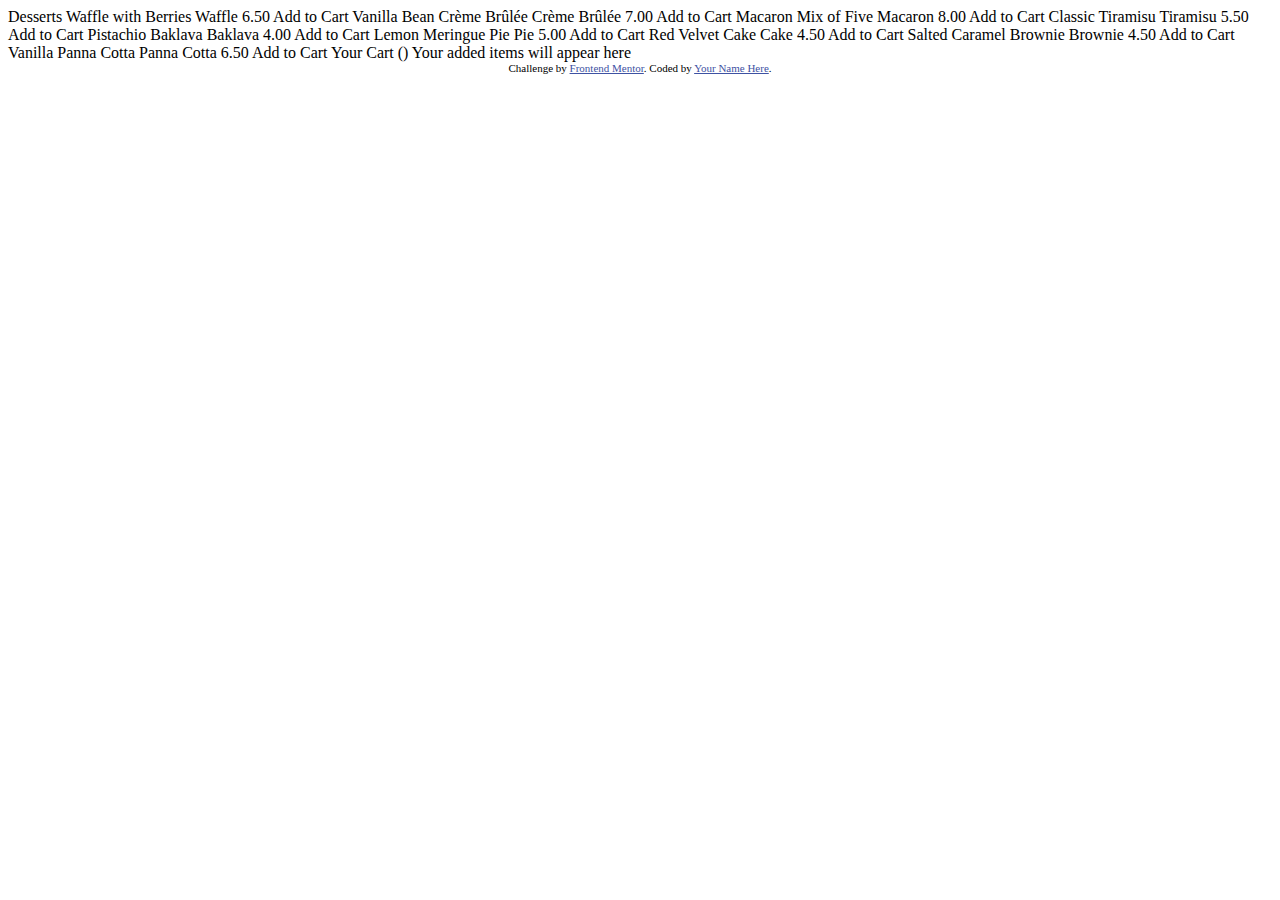
==== index.html @ 66ccbb7d "initial commit" ====
<!DOCTYPE html>
<html lang="en">
<head>
  <meta charset="UTF-8">
  <meta name="viewport" content="width=device-width, initial-scale=1.0"> <!-- displays site properly based on user's device -->

  <link rel="icon" type="image/png" sizes="32x32" href="./assets/images/favicon-32x32.png">
  
  <title>Frontend Mentor | Product list with cart</title>

  <!-- Feel free to remove these styles or customise in your own stylesheet 👍 -->
  <style>
    .attribution { font-size: 11px; text-align: center; }
    .attribution a { color: hsl(228, 45%, 44%); }
  </style>
</head>
<body>

  Desserts

  Waffle with Berries
  Waffle
  6.50
  Add to Cart

  Vanilla Bean Crème Brûlée
  Crème Brûlée
  7.00
  Add to Cart

  Macaron Mix of Five
  Macaron
  8.00
  Add to Cart

  Classic Tiramisu
  Tiramisu
  5.50
  Add to Cart

  Pistachio Baklava
  Baklava
  4.00
  Add to Cart

  Lemon Meringue Pie
  Pie
  5.00
  Add to Cart

  Red Velvet Cake
  Cake
  4.50
  Add to Cart

  Salted Caramel Brownie
  Brownie
  4.50
  Add to Cart

  Vanilla Panna Cotta
  Panna Cotta
  6.50
  Add to Cart

  Your Cart (<!-- Quantity -->)
  Your added items will appear here

  <div class="attribution">
    Challenge by <a href="https://www.frontendmentor.io?ref=challenge">Frontend Mentor</a>. 
    Coded by <a href="#">Your Name Here</a>.
  </div>
</body>
</html>
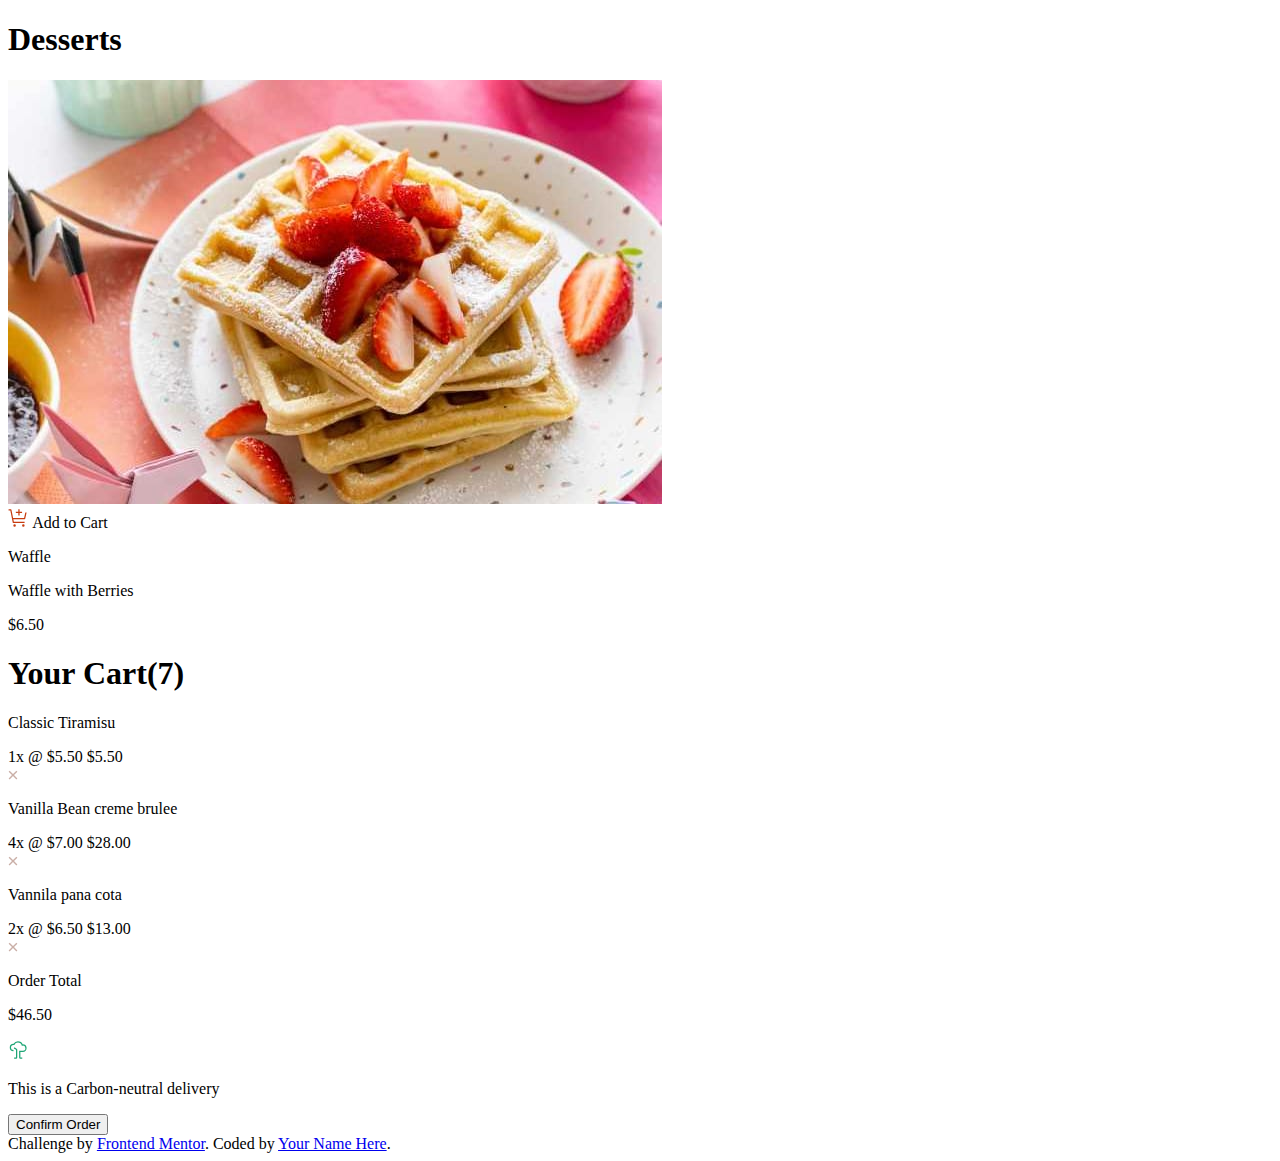
==== commit ecce510c: "HTML Coded" ====
--- a/index.html
+++ b/index.html
@@ -7,64 +7,72 @@
   <link rel="icon" type="image/png" sizes="32x32" href="./assets/images/favicon-32x32.png">
   
   <title>Frontend Mentor | Product list with cart</title>
-
-  <!-- Feel free to remove these styles or customise in your own stylesheet 👍 -->
-  <style>
-    .attribution { font-size: 11px; text-align: center; }
-    .attribution a { color: hsl(228, 45%, 44%); }
-  </style>
 </head>
 <body>
+  <header class="header">
+    <h1>Desserts</h1>
+  </header>
+  <main class="main">
+    <img src="assets/images/image-waffle-mobile.jpg" alt="image-waffle-mobile">
+    <div class="floting-cart-button">
+      <img src="assets/images/icon-add-to-cart.svg" alt="icon-add-to-cart">
+      <span>Add to Cart</span>
+    </div>
+    <p class="name">Waffle</p>
+    <p class="description">Waffle with Berries</p>
+    <p class="cost">$6.50</p>
+  </main>
+  <div class="cart">
+    <h1 class="cart-title">Your Cart(7)</h1>
+    <div class="stuff">
+      <div class="info">
+        <p class="cart-stuff-name">Classic Tiramisu</p>
+        <div class="cost-calculation">
+          <span>1x</span>
+          <span>@ $5.50</span>
+          <span>$5.50</span>
+        </div>
+        <div class="x-icon">
+          <img src="assets/images/icon-remove-item.svg" alt="icon-remove-item">
+        </div>
+      </div>
 
-  Desserts
+      <div class="info">
+        <p class="cart-stuff-name">Vanilla Bean creme brulee</p>
+        <div class="cost-calculation">
+          <span>4x</span>
+          <span>@ $7.00</span>
+          <span>$28.00</span>
+        </div>
+        <div class="x-icon">
+          <img src="assets/images/icon-remove-item.svg" alt="icon-remove-item">
+        </div>
+      </div>
 
-  Waffle with Berries
-  Waffle
-  6.50
-  Add to Cart
+      <div class="info">
+        <p class="cart-stuff-name">Vannila pana cota</p>
+        <div class="cost-calculation">
+          <span>2x</span>
+          <span>@ $6.50</span>
+          <span>$13.00</span>
+        </div>
+        <div class="x-icon">
+          <img src="assets/images/icon-remove-item.svg" alt="icon-remove-item">
+        </div>
+      </div>
 
-  Vanilla Bean Crème Brûlée
-  Crème Brûlée
-  7.00
-  Add to Cart
+      <div class="summary">
+        <p>Order Total</p>
+        <p>$46.50</p>
+      </div>
 
-  Macaron Mix of Five
-  Macaron
-  8.00
-  Add to Cart
-
-  Classic Tiramisu
-  Tiramisu
-  5.50
-  Add to Cart
-
-  Pistachio Baklava
-  Baklava
-  4.00
-  Add to Cart
-
-  Lemon Meringue Pie
-  Pie
-  5.00
-  Add to Cart
-
-  Red Velvet Cake
-  Cake
-  4.50
-  Add to Cart
-
-  Salted Caramel Brownie
-  Brownie
-  4.50
-  Add to Cart
-
-  Vanilla Panna Cotta
-  Panna Cotta
-  6.50
-  Add to Cart
-
-  Your Cart (<!-- Quantity -->)
-  Your added items will appear here
+      <div class="delivery">
+        <img src="assets/images/icon-carbon-neutral.svg" alt="icon-carbon-neutral">
+        <p>This is a Carbon-neutral delivery</p>
+      </div>
+      <button class="button">Confirm Order</button>
+    </div>
+  </div>
 
   <div class="attribution">
     Challenge by <a href="https://www.frontendmentor.io?ref=challenge">Frontend Mentor</a>. 
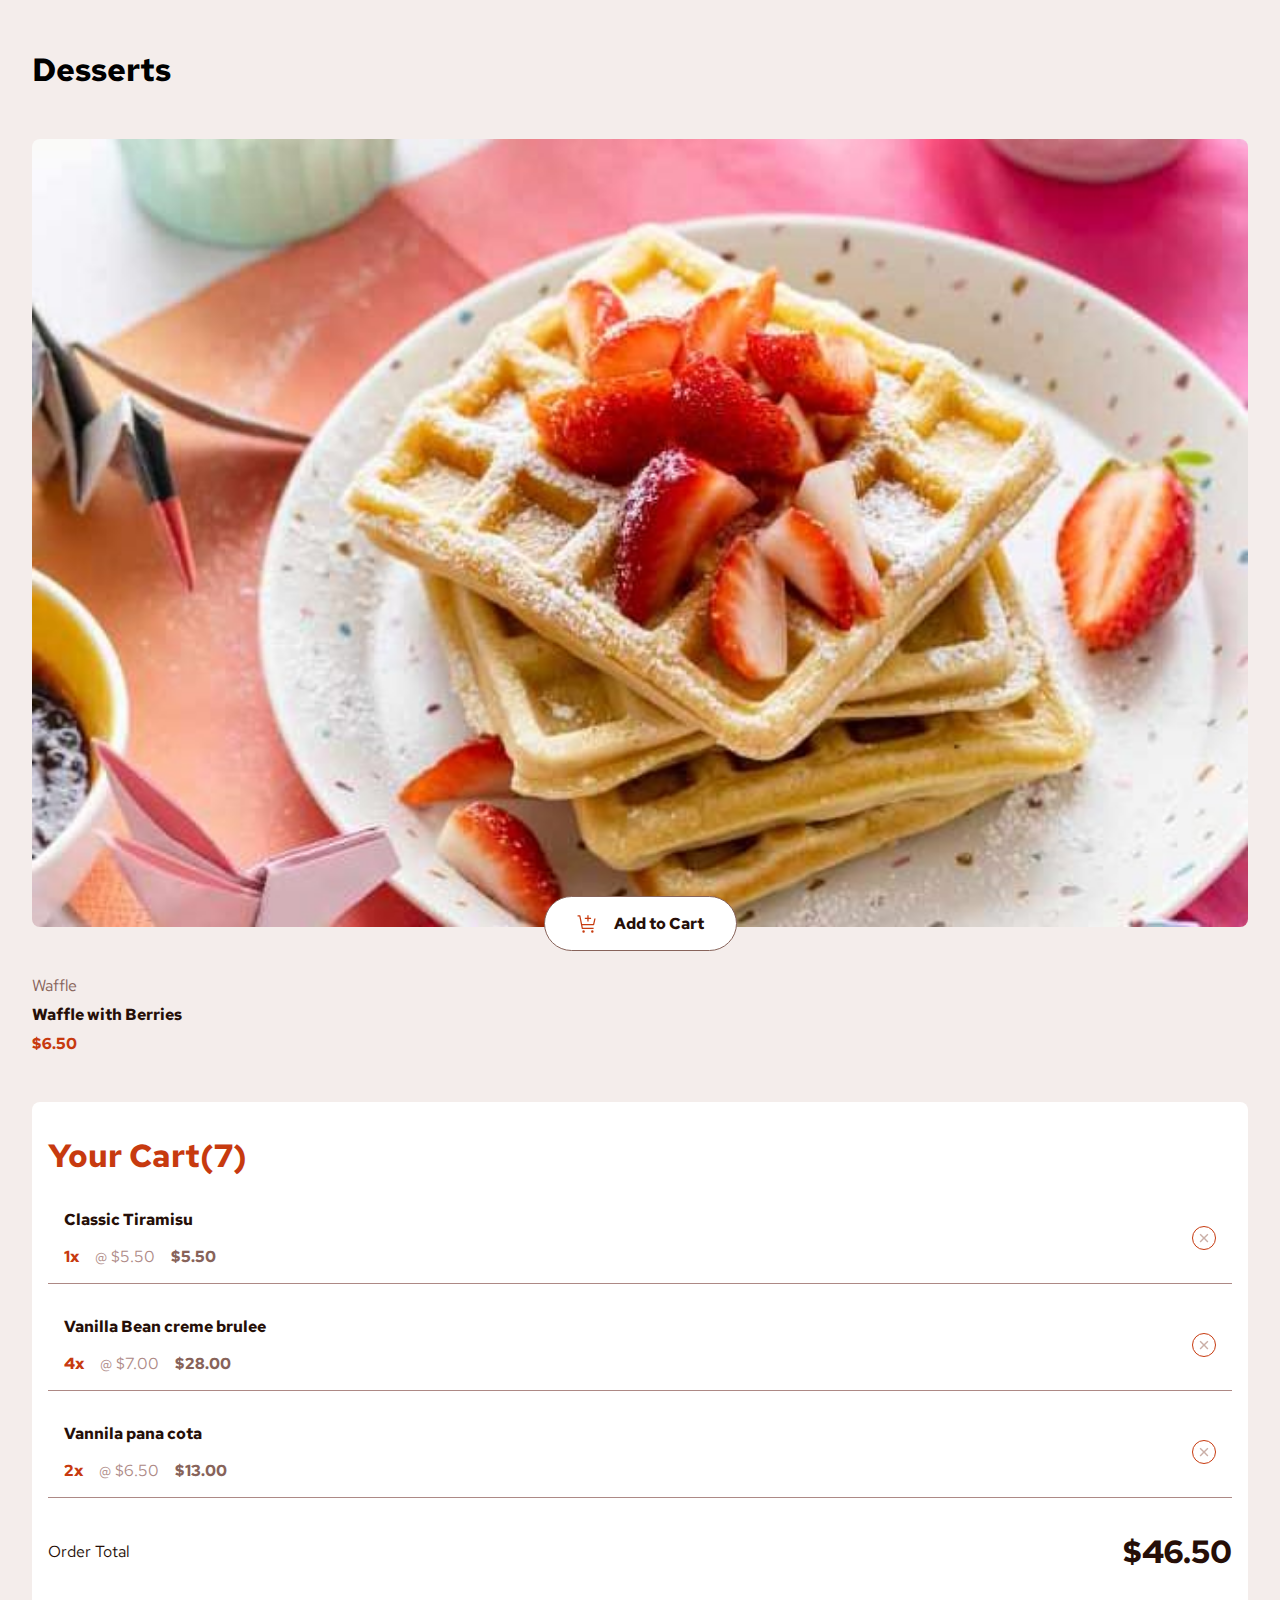
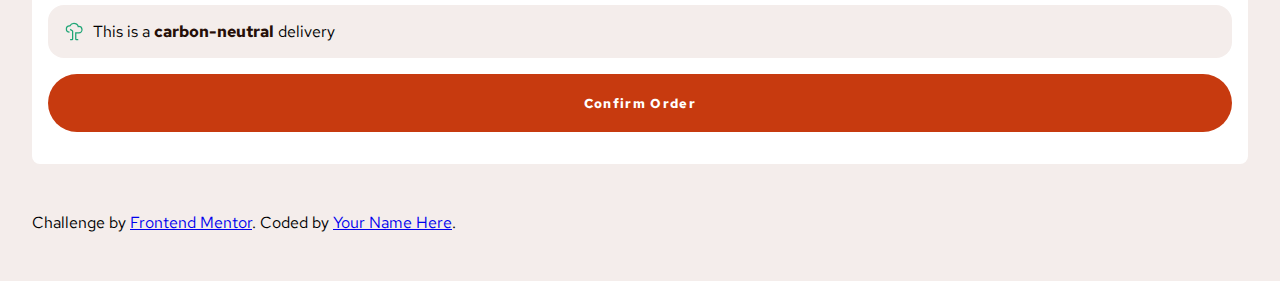
==== commit 2bad77ca: "CSS coded" ====
--- a/index.html
+++ b/index.html
@@ -3,8 +3,9 @@
 <head>
   <meta charset="UTF-8">
   <meta name="viewport" content="width=device-width, initial-scale=1.0"> <!-- displays site properly based on user's device -->
-
+  <link href="https://fonts.googleapis.com/css2?family=Libre+Franklin:ital,wght@0,100..900;1,100..900&family=Open+Sans:ital,wght@0,300..800;1,300..800&family=Poppins:ital,wght@0,100;0,200;0,300;0,400;0,500;0,600;0,700;0,800;0,900;1,100;1,200;1,300;1,400;1,500;1,600;1,700;1,800;1,900&family=Red+Hat+Text:ital,wght@0,300..700;1,300..700&display=swap" rel="stylesheet">
   <link rel="icon" type="image/png" sizes="32x32" href="./assets/images/favicon-32x32.png">
+  <link rel="stylesheet" href="index.css">
   
   <title>Frontend Mentor | Product list with cart</title>
 </head>
@@ -13,14 +14,20 @@
     <h1>Desserts</h1>
   </header>
   <main class="main">
-    <img src="assets/images/image-waffle-mobile.jpg" alt="image-waffle-mobile">
-    <div class="floting-cart-button">
-      <img src="assets/images/icon-add-to-cart.svg" alt="icon-add-to-cart">
-      <span>Add to Cart</span>
+    <div class="dessert-container">
+      <div class="image-and-card-button-container">
+        <img class="main-image" src="assets/images/image-waffle-mobile.jpg" alt="image-waffle-mobile">
+        <div class="floting-cart-button">
+          <img src="assets/images/icon-add-to-cart.svg" alt="icon-add-to-cart">
+          <span>Add to Cart</span>
+        </div>
+      </div>
+      <div class="info-container">
+        <p class="name">Waffle</p>
+        <p class="description">Waffle with Berries</p>
+        <p class="cost">$6.50</p>
+      </div>
     </div>
-    <p class="name">Waffle</p>
-    <p class="description">Waffle with Berries</p>
-    <p class="cost">$6.50</p>
   </main>
   <div class="cart">
     <h1 class="cart-title">Your Cart(7)</h1>
@@ -28,55 +35,61 @@
       <div class="info">
         <p class="cart-stuff-name">Classic Tiramisu</p>
         <div class="cost-calculation">
-          <span>1x</span>
-          <span>@ $5.50</span>
-          <span>$5.50</span>
-        </div>
-        <div class="x-icon">
-          <img src="assets/images/icon-remove-item.svg" alt="icon-remove-item">
+          <span class="x">1x</span>
+          <span class="at">@ $5.50</span>
+          <span class="total">$5.50</span>
         </div>
       </div>
+      <div class="x-icon">
+        <img src="assets/images/icon-remove-item.svg" alt="icon-remove-item">
+      </div>
+    </div>
 
+    <div class="stuff">
       <div class="info">
         <p class="cart-stuff-name">Vanilla Bean creme brulee</p>
         <div class="cost-calculation">
-          <span>4x</span>
-          <span>@ $7.00</span>
-          <span>$28.00</span>
-        </div>
-        <div class="x-icon">
-          <img src="assets/images/icon-remove-item.svg" alt="icon-remove-item">
+          <span class="x">4x</span>
+          <span class="at">@ $7.00</span>
+          <span class="total">$28.00</span>
         </div>
       </div>
+      <div class="x-icon">
+        <img src="assets/images/icon-remove-item.svg" alt="icon-remove-item">
+      </div>
+    </div>
 
+    <div class="stuff">
       <div class="info">
         <p class="cart-stuff-name">Vannila pana cota</p>
         <div class="cost-calculation">
-          <span>2x</span>
-          <span>@ $6.50</span>
-          <span>$13.00</span>
-        </div>
-        <div class="x-icon">
-          <img src="assets/images/icon-remove-item.svg" alt="icon-remove-item">
+          <span class="x">2x</span>
+          <span class="at">@ $6.50</span>
+          <span class="total">$13.00</span>
         </div>
       </div>
+      <div class="x-icon">
+        <img src="assets/images/icon-remove-item.svg" alt="icon-remove-item">
+      </div>
+    </div>
 
-      <div class="summary">
-        <p>Order Total</p>
-        <p>$46.50</p>
-      </div>
+    <div class="summary">
+      <p>Order Total</p>
+      <p class="summary-total">$46.50</p>
+    </div>
 
-      <div class="delivery">
-        <img src="assets/images/icon-carbon-neutral.svg" alt="icon-carbon-neutral">
-        <p>This is a Carbon-neutral delivery</p>
-      </div>
-      <button class="button">Confirm Order</button>
+    <div class="delivery">
+      <img src="assets/images/icon-carbon-neutral.svg" alt="icon-carbon-neutral">
+      <p>This is a <span class="carbon">carbon-neutral</span> delivery</p>
     </div>
+    <button class="button">Confirm Order</button>
+    
   </div>
 
   <div class="attribution">
     Challenge by <a href="https://www.frontendmentor.io?ref=challenge">Frontend Mentor</a>. 
     Coded by <a href="#">Your Name Here</a>.
   </div>
+  <script src="index.js" type="module"></script>
 </body>
 </html>--- a/index.css
+++ b/index.css
@@ -0,0 +1,180 @@
+* {
+    padding: 0;
+    margin: 0;
+    box-sizing: border-box;
+}
+
+:root {
+    --red: hsl(14, 86%, 42%);
+    --green: hsl(159, 69%, 38%);
+    --rose-50: hsl(20, 50%, 98%);
+    --rose-100: hsl(13, 31%, 94%);
+    --rose-300: hsl(14, 25%, 72%);
+    --rose-400: hsl(7, 20%, 60%);
+    --rose-500: hsl(12, 20%, 44%);
+    --rose-900: hsl(14, 65%, 9%);
+    --font-family: 'Red Hat Text', sans-serif;
+}
+
+body {
+    background: var(--rose-100);
+    font-family: var(--font-family);
+    padding: 3em 2em;
+    display: grid;
+    gap: 3em;
+}
+
+.dessert-container {
+    display: grid;
+    gap: 3em;
+}
+
+.main-image {
+    position: relative;
+    border-radius: 0.5em;
+    width: 100%;
+}
+
+.image-and-card-button-container {
+    display: flex;
+    align-items: center;
+    justify-content: center;
+    position: relative;
+}
+
+.floting-cart-button {
+    position: absolute;
+    cursor: pointer;
+    font-weight: bold;
+    padding: 1em 2em;
+    border: 1px solid var(--rose-500);
+    border-radius: 5em;
+    background: white;
+    color: var(--rose-900);
+    width: fit-content;
+    display: flex;
+    align-items: center;
+    justify-content: center;
+    gap: 1em;
+    bottom: -1.5em;
+}
+
+.info-container {
+    display: grid;
+    gap: 0.5em;
+}
+
+.name {
+    color: var(--rose-500);
+}
+
+.description {
+    font-weight: bold;
+    color: var(--rose-900);
+}
+
+.cost {
+    font-weight: bold;
+    color: var(--red);
+}
+
+.cart {
+    border-radius: 0.5em;
+    padding: 2em 1em;
+    background: white;
+    display: grid;
+    gap: 1em;
+}
+
+.cart-title {
+    color: var(--red);
+}
+
+.stuff {
+    border-bottom: 1px solid var(--rose-400);
+    display: flex;
+    align-items: center;
+    justify-content: space-between;
+    padding: 1em;
+}
+
+.info {
+    display: grid;
+    gap: 1em;
+}
+
+.x-icon {
+    cursor: pointer;
+    border: 1px solid var(--red);
+    padding: 0.1em;
+    width: 1.5em;
+    height: 1.5em;
+    border-radius: 50%;
+    display: flex;
+    align-items: center;
+    justify-content: center;
+}
+
+.cart-stuff-name {
+    font-weight: bold;
+    color: var(--rose-900);
+}
+
+.cost-calculation {
+    display: flex;
+    gap: 1em;
+}
+
+.x {
+    color: var(--red);
+}
+
+.x,
+.total {
+    font-weight: bold;
+}
+
+.at {
+    color: var(--rose-400);
+}
+
+.total {
+    color: var(--rose-500);
+}
+
+.summary {
+    color: var(--rose-900);
+    display: flex;
+    align-items: center;
+    justify-content: space-between;
+    padding: 1em 0;
+}
+
+.summary-total {
+    font-weight: bold;
+    font-size: 2em;
+}
+
+.delivery {
+    border-radius: 1em;
+    background: var(--rose-100);
+    padding: 1em;
+    display: flex;
+    gap: 0.5em;
+}
+
+.carbon {
+    font-weight: bold;
+    color: var(--rose-900);
+}
+
+.button {
+    background: var(--red);
+    border: none;
+    border-radius: 5em;
+    padding: 1.5em;
+    font-weight: bolder;
+    color: white;
+    font-family: var(--font-family);
+    letter-spacing: 0.1em;
+}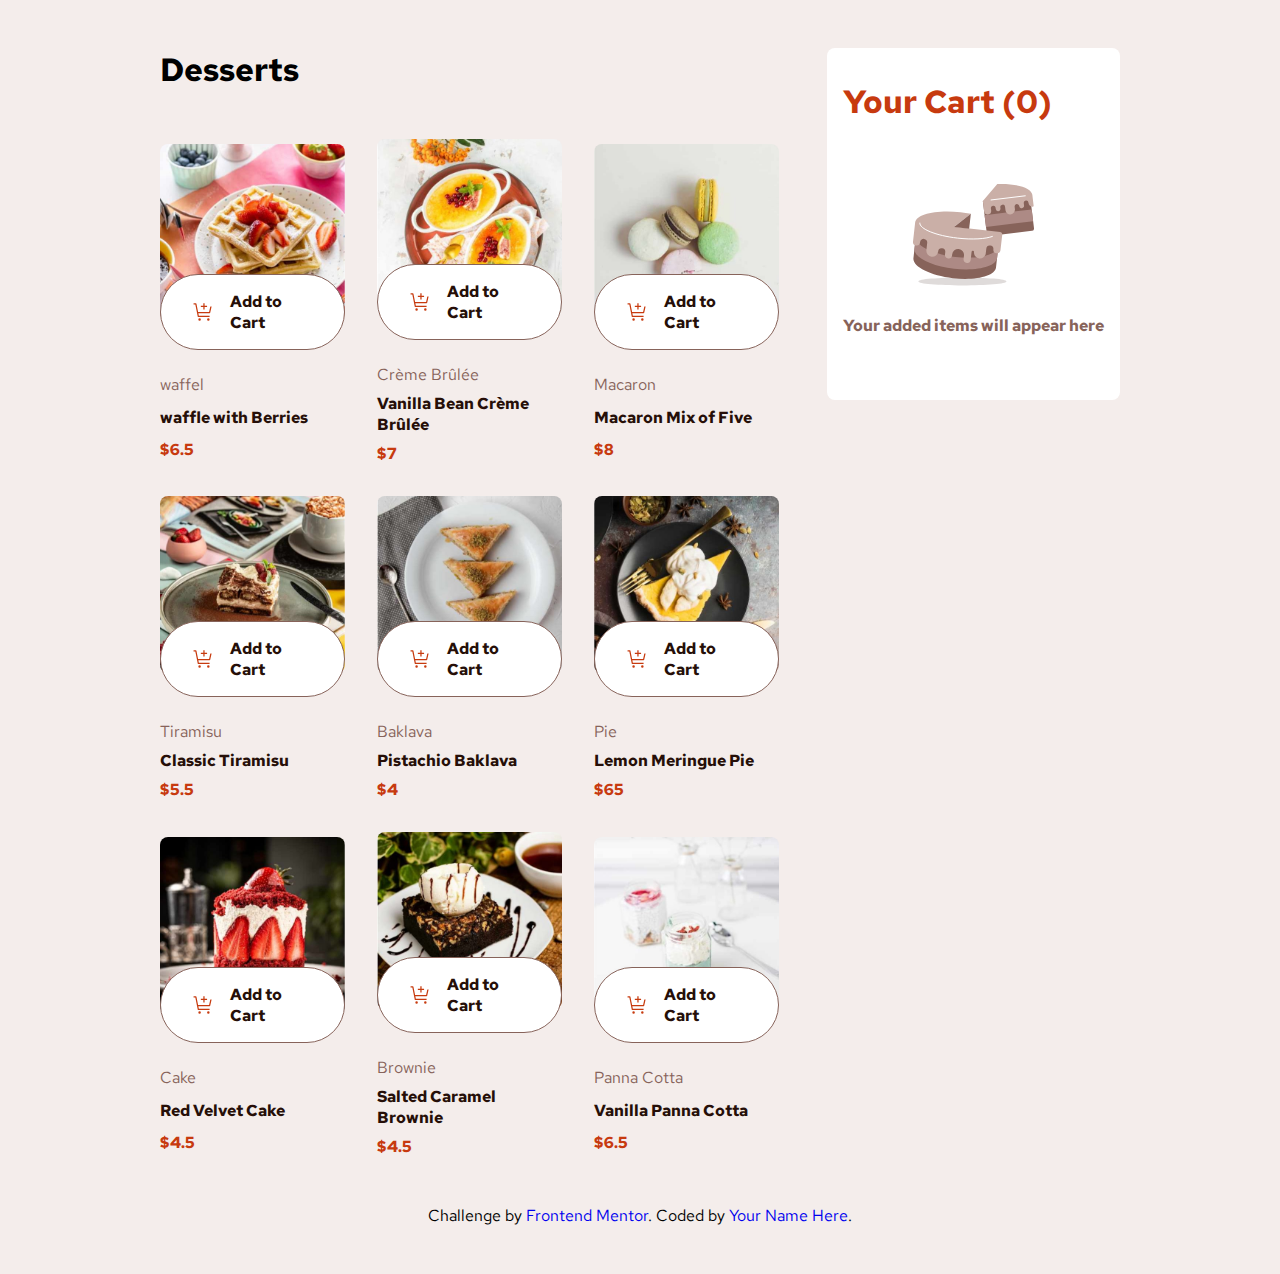
==== commit 5e4170b3: "CSS coded" ====
--- a/index.html
+++ b/index.html
@@ -10,67 +10,18 @@
   <title>Frontend Mentor | Product list with cart</title>
 </head>
 <body>
-  <header class="header">
-    <h1>Desserts</h1>
-  </header>
-  <main class="main">
-    <div class="dessert-container">
-      <div class="image-and-card-button-container">
-        <img class="main-image" src="assets/images/image-waffle-mobile.jpg" alt="image-waffle-mobile">
-        <div class="floting-cart-button">
-          <img src="assets/images/icon-add-to-cart.svg" alt="icon-add-to-cart">
-          <span>Add to Cart</span>
-        </div>
-      </div>
-      <div class="info-container">
-        <p class="name">Waffle</p>
-        <p class="description">Waffle with Berries</p>
-        <p class="cost">$6.50</p>
-      </div>
-    </div>
-  </main>
+  <div class="first">
+    <header class="header">
+      <h1>Desserts</h1>
+    </header>
+    <main class="main" id="container">
+    </main>
+  </div>
   <div class="cart">
-    <h1 class="cart-title">Your Cart(7)</h1>
-    <div class="stuff">
-      <div class="info">
-        <p class="cart-stuff-name">Classic Tiramisu</p>
-        <div class="cost-calculation">
-          <span class="x">1x</span>
-          <span class="at">@ $5.50</span>
-          <span class="total">$5.50</span>
-        </div>
-      </div>
-      <div class="x-icon">
-        <img src="assets/images/icon-remove-item.svg" alt="icon-remove-item">
-      </div>
-    </div>
-
-    <div class="stuff">
-      <div class="info">
-        <p class="cart-stuff-name">Vanilla Bean creme brulee</p>
-        <div class="cost-calculation">
-          <span class="x">4x</span>
-          <span class="at">@ $7.00</span>
-          <span class="total">$28.00</span>
-        </div>
-      </div>
-      <div class="x-icon">
-        <img src="assets/images/icon-remove-item.svg" alt="icon-remove-item">
-      </div>
-    </div>
-
-    <div class="stuff">
-      <div class="info">
-        <p class="cart-stuff-name">Vannila pana cota</p>
-        <div class="cost-calculation">
-          <span class="x">2x</span>
-          <span class="at">@ $6.50</span>
-          <span class="total">$13.00</span>
-        </div>
-      </div>
-      <div class="x-icon">
-        <img src="assets/images/icon-remove-item.svg" alt="icon-remove-item">
-      </div>
+    <h1 class="cart-title">Your Cart (<span class="number-of-desserts-selected">0</span>)</h1>
+    <div class="stuffs-container">
+      <img src="assets/images/illustration-empty-cart.svg" alt="illustration-empty-cart">
+      <p class="empty-text">Your added items will appear here</p>
     </div>
 
     <div class="summary">
@@ -88,7 +39,7 @@
 
   <div class="attribution">
     Challenge by <a href="https://www.frontendmentor.io?ref=challenge">Frontend Mentor</a>. 
-    Coded by <a href="#">Your Name Here</a>.
+    Coded by <a href="https://github.com/fayiz770" target="_blank">Your Name Here</a>.
   </div>
   <script src="index.js" type="module"></script>
 </body>
--- a/index.css
+++ b/index.css
@@ -24,9 +24,19 @@
     gap: 3em;
 }
 
+.first {
+    display: grid;
+    gap: 3em;
+}
+
 .dessert-container {
     display: grid;
     gap: 3em;
+}
+
+.main {
+    display: grid;
+    gap: 1em;
 }
 
 .main-image {
@@ -51,7 +61,9 @@
     border-radius: 5em;
     background: white;
     color: var(--rose-900);
-    width: fit-content;
+    min-width: fit-content;
+    max-width: fit-content;
+    max-height: fit-content;
     display: flex;
     align-items: center;
     justify-content: center;
@@ -177,4 +189,58 @@
     color: white;
     font-family: var(--font-family);
     letter-spacing: 0.1em;
+}
+
+.summary,
+.delivery,
+.button {
+    display: none;
+}
+
+.stuffs-container {
+    padding: 2em 0;
+    display: grid;
+    place-items: center;
+    gap: 1em;
+}
+
+.empty-text {
+    color: var(--rose-500);
+    font-weight: bold;
+}
+
+a {
+    text-decoration: none;
+}
+
+@media (min-width: 768px){
+    body {
+        padding: 3em 10em;
+        display: grid;
+        grid-template-areas: 
+        'firs cart'
+        'attr attr'
+        ;
+    }
+
+    .main {
+        grid-template-columns: repeat(3, 1fr);
+        gap: 2em;
+    }
+
+
+    .first {
+        grid-area: firs;
+    }
+
+    .cart {
+        position: sticky;
+        grid-area: cart;
+        height: fit-content;
+    }
+
+    .attribution {
+        grid-area: attr;
+        text-align: center;
+    }
 }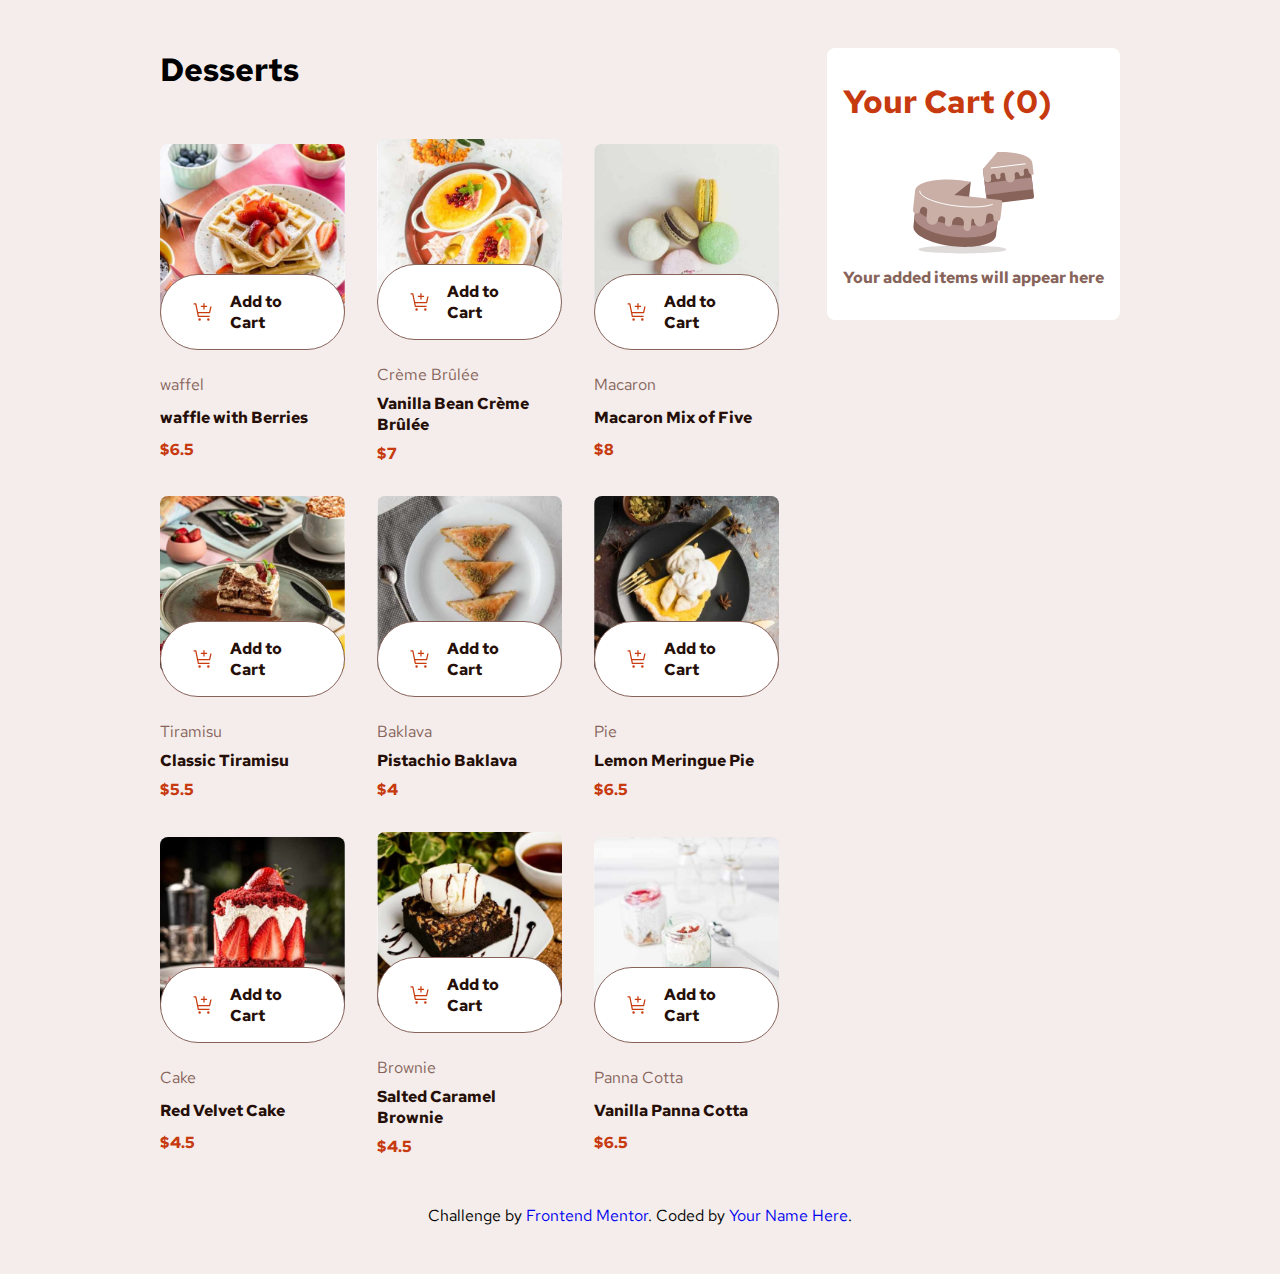
==== commit 17fe90dc: "javascript part" ====
--- a/index.html
+++ b/index.html
@@ -18,22 +18,22 @@
     </main>
   </div>
   <div class="cart">
-    <h1 class="cart-title">Your Cart (<span class="number-of-desserts-selected">0</span>)</h1>
-    <div class="stuffs-container">
+    <h1 class="cart-title">Your Cart (<span class="number-of-desserts-selected" id="number-of-desserts-selected">0</span>)</h1>
+    <div class="stuffs-container" id="stuffs-container">
       <img src="assets/images/illustration-empty-cart.svg" alt="illustration-empty-cart">
       <p class="empty-text">Your added items will appear here</p>
     </div>
 
-    <div class="summary">
+    <div class="summary" id="summary">
       <p>Order Total</p>
-      <p class="summary-total">$46.50</p>
+      <p class="summary-total" id="summary-total">$46.50</p>
     </div>
 
-    <div class="delivery">
+    <div class="delivery" id="delivery">
       <img src="assets/images/icon-carbon-neutral.svg" alt="icon-carbon-neutral">
       <p>This is a <span class="carbon">carbon-neutral</span> delivery</p>
     </div>
-    <button class="button">Confirm Order</button>
+    <button class="button" id="button">Confirm Order</button>
     
   </div>
 
@@ -42,5 +42,6 @@
     Coded by <a href="https://github.com/fayiz770" target="_blank">Your Name Here</a>.
   </div>
   <script src="index.js" type="module"></script>
+  <script src="functionality.js" type="module"></script>
 </body>
 </html>--- a/index.css
+++ b/index.css
@@ -17,6 +17,7 @@
 }
 
 body {
+    user-select: none;
     background: var(--rose-100);
     font-family: var(--font-family);
     padding: 3em 2em;
@@ -54,21 +55,27 @@
 
 .floting-cart-button {
     position: absolute;
-    cursor: pointer;
     font-weight: bold;
     padding: 1em 2em;
     border: 1px solid var(--rose-500);
     border-radius: 5em;
     background: white;
     color: var(--rose-900);
-    min-width: fit-content;
-    max-width: fit-content;
-    max-height: fit-content;
-    display: flex;
-    align-items: center;
-    justify-content: center;
+    min-width: 80%;
+    display: flex;
+    align-items: center;
+    justify-content: space-between;
     gap: 1em;
     bottom: -1.5em;
+}
+
+.floting-cart-button:hover {
+    border: 2px solid var(--red);
+    color: var(--red);
+}
+
+.pointer {
+    cursor: pointer;
 }
 
 .info-container {
@@ -102,12 +109,18 @@
     color: var(--red);
 }
 
+.stuffs-container {
+    display: grid;
+    place-items: center;
+}
+
 .stuff {
     border-bottom: 1px solid var(--rose-400);
     display: flex;
     align-items: center;
     justify-content: space-between;
     padding: 1em;
+    width: 100%;
 }
 
 .info {
@@ -127,6 +140,10 @@
     justify-content: center;
 }
 
+.x-icon:hover {
+    border: 2px solid var(--rose-900);
+}
+
 .cart-stuff-name {
     font-weight: bold;
     color: var(--rose-900);
@@ -181,6 +198,7 @@
 }
 
 .button {
+    cursor: pointer;
     background: var(--red);
     border: none;
     border-radius: 5em;
@@ -191,18 +209,16 @@
     letter-spacing: 0.1em;
 }
 
+.button:hover {
+    background: var(--rose-900);
+}
+
 .summary,
 .delivery,
 .button {
     display: none;
 }
 
-.stuffs-container {
-    padding: 2em 0;
-    display: grid;
-    place-items: center;
-    gap: 1em;
-}
 
 .empty-text {
     color: var(--rose-500);
@@ -211,6 +227,17 @@
 
 a {
     text-decoration: none;
+}
+
+.decrement,
+.increment {
+    border-radius: 50%;
+    width: 1em;
+    height: 1em;
+    display: flex;
+    align-items: center;
+    justify-content: center;
+    border: 1px solid white;
 }
 
 @media (min-width: 768px){
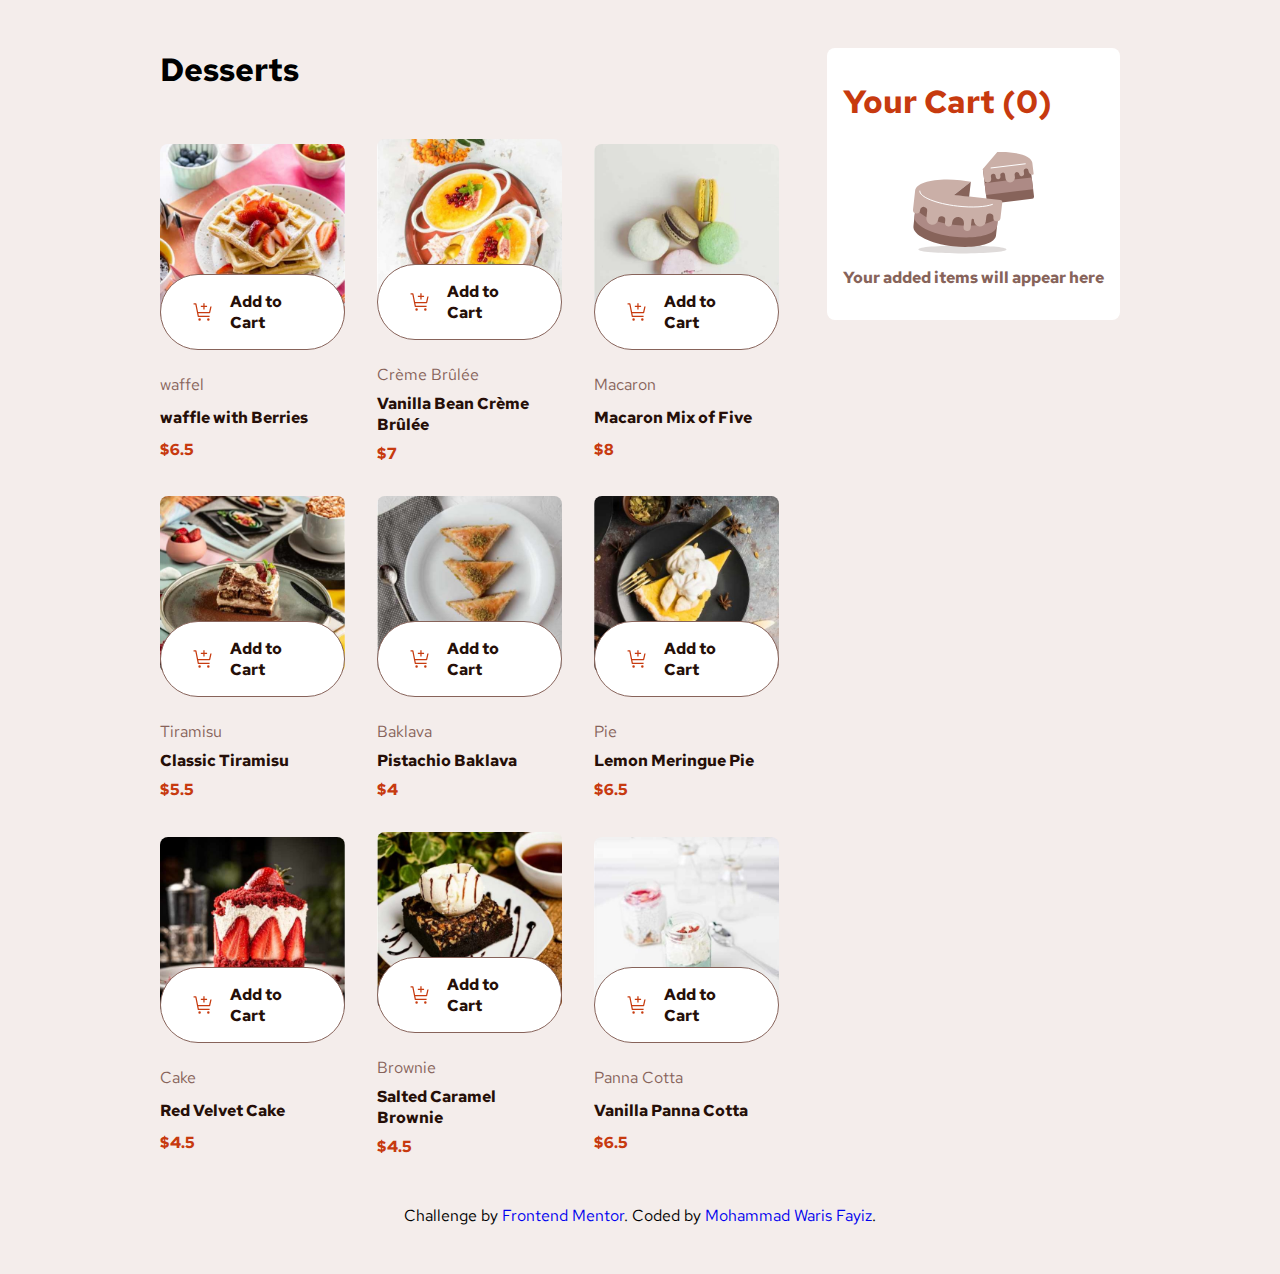
==== commit 166a1f64: "attribution part" ====
--- a/index.html
+++ b/index.html
@@ -39,7 +39,7 @@
 
   <div class="attribution">
     Challenge by <a href="https://www.frontendmentor.io?ref=challenge">Frontend Mentor</a>. 
-    Coded by <a href="https://github.com/fayiz770" target="_blank">Your Name Here</a>.
+    Coded by <a href="https://github.com/fayiz770" target="_blank">Mohammad Waris Fayiz</a>.
   </div>
   <script src="index.js" type="module"></script>
   <script src="functionality.js" type="module"></script>
